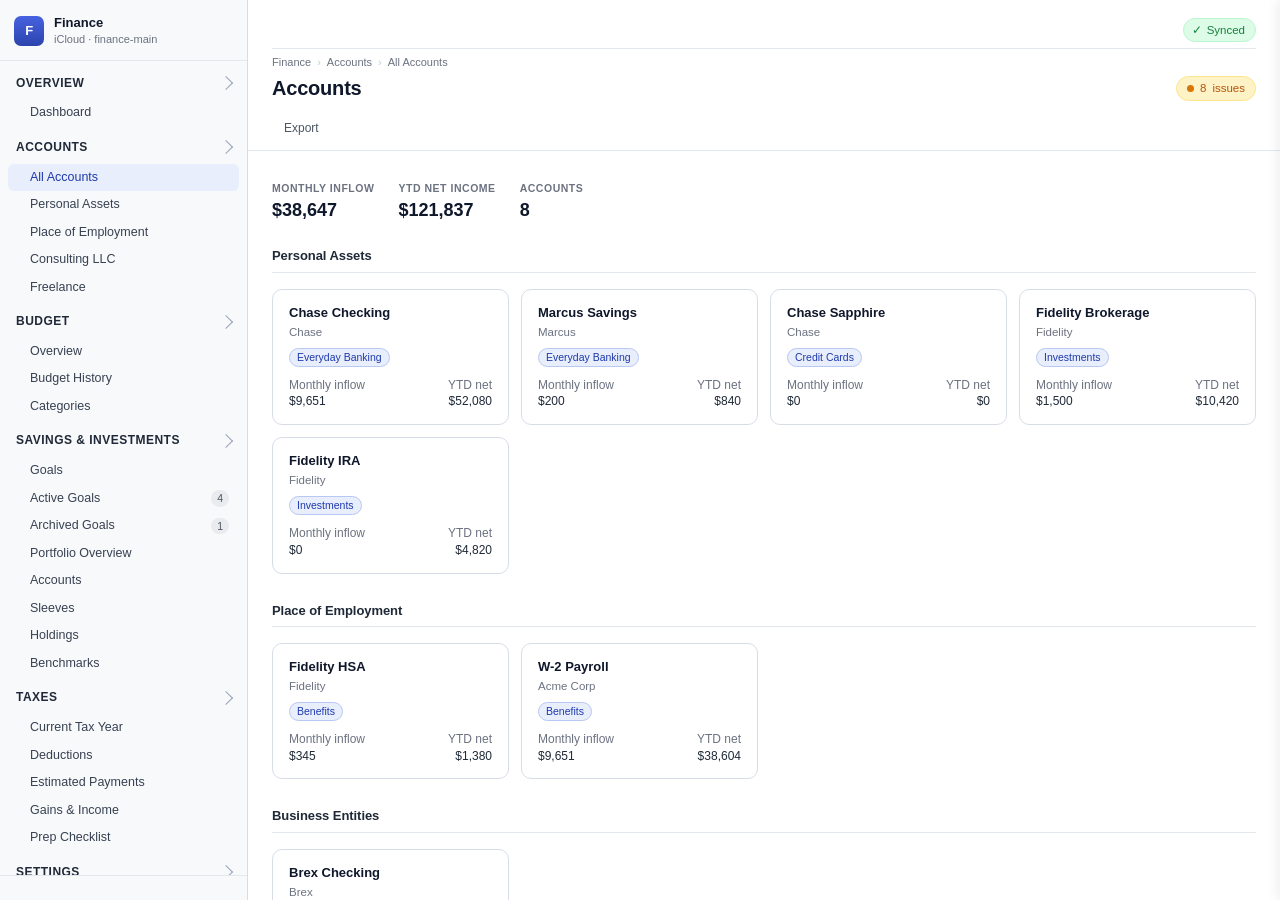
==== prototype/index.html @ bd7edb3b "Restructure repo to match workflow-overview conventions - Rename docs/ files to kebab-case: PRD.md →" ====
<!DOCTYPE html>
<html lang="en">
<head>
  <meta charset="UTF-8" />
  <meta name="viewport" content="width=device-width, initial-scale=1.0" />
  <title>Finance Workspace · Prototype</title>
  <link rel="stylesheet" href="styles.css" />
</head>
<body>
  <div class="app">
    <aside class="sidebar" id="sidebar">
      <header class="sidebar-head">
        <div class="workspace-id">
          <div class="ws-icon">F</div>
          <div>
            <div class="ws-name">Finance</div>
            <div class="ws-meta">iCloud · finance-main</div>
          </div>
        </div>
      </header>
      <nav class="sidebar-nav" id="sidebar-nav"></nav>
      <footer class="sidebar-foot"></footer>
    </aside>

    <main class="center" id="center">
      <header class="center-head">
        <div id="toolbar" class="toolbar">
          <div class="sync-pill" id="sync-pill" data-state="synced">
            <span class="sync-pill-icon"></span>
            <span class="sync-pill-label">Synced</span>
          </div>
        </div>
        <div class="breadcrumb" id="breadcrumb"></div>
        <div class="title-row">
          <h1 id="page-title">Overview</h1>
          <div class="status-cluster">
            <span class="status-chip status-warn" id="issue-status">
              <span class="dot dot-warn"></span> <span id="issue-count">8</span> issues
            </span>
          </div>
        </div>
        <div class="actions-row">
          <div class="local-actions" id="local-actions"></div>
        </div>
      </header>

      <div class="filter-bar" id="filter-bar"></div>

      <div class="content" id="content"></div>
    </main>
  </div>

  <div id="inspector-backdrop" class="inspector-backdrop"></div>

  <aside class="inspector" id="inspector" style="width:360px">
    <header class="inspector-head">
      <h2 id="inspector-title">Inspector</h2>
      <div class="inspector-sub" id="inspector-sub">Nothing selected</div>
    </header>
    <div class="inspector-body" id="inspector-body">
      <div class="empty-inspector">
        <div class="empty-glyph"></div>
        <p>Select a card, row, or item in the center panel to see source file lineage, metadata, and validation here.</p>
      </div>
    </div>
  </aside>

  <script src="data.js"></script>
  <script src="app.js"></script>
</body>
</html>
---- prototype/styles.css ----
/* =========================================================
   Finance Workspace · Prototype styles
   Desktop productivity tone. Neutral surfaces, single accent.
   ========================================================= */

:root {
  --bg: #eef2f7;
  --surface: #ffffff;
  --surface-2: #f8f9fb;
  --surface-3: #fbfcfe;
  --surface-sunken: #f3f5f9;
  --border: #d7dde7;
  --border-soft: #e3e8ef;
  --border-strong: #c4cdda;

  --ink-1: #0f172a;
  --ink-2: #1f2937;
  --ink-3: #374151;
  --ink-4: #4b5563;
  --muted: #6b7280;
  --muted-2: #94a3b8;

  --accent: #3651d3;
  --accent-soft: #e8eefc;
  --accent-border: #b9c8f2;
  --accent-ink: #1e3aab;

  --ok: #15803d;
  --ok-soft: #dcfce7;
  --warn: #b45309;
  --warn-soft: #fef3c7;
  --err: #b91c1c;
  --err-soft: #fee2e2;
  --info: #1e40af;
  --info-soft: #dbeafe;

  --pos: #15803d;
  --neg: #b91c1c;

  --radius-sm: 6px;
  --radius: 10px;
  --radius-lg: 14px;

  --shadow-sm: 0 1px 2px rgba(15, 23, 42, 0.04);
  --shadow: 0 1px 2px rgba(15, 23, 42, 0.04), 0 4px 12px rgba(15, 23, 42, 0.04);

  --row-h: 30px;
  --font-ui: 'Inter', -apple-system, BlinkMacSystemFont, 'SF Pro Text', 'Segoe UI', Roboto, sans-serif;
  --font-mono: ui-monospace, SFMono-Regular, 'SF Mono', Menlo, Consolas, monospace;
}

* { box-sizing: border-box; }

html, body {
  margin: 0;
  padding: 0;
  height: 100%;
  background: var(--bg);
  color: var(--ink-2);
  font-family: var(--font-ui);
  font-size: 13px;
  line-height: 1.4;
  -webkit-font-smoothing: antialiased;
  text-rendering: optimizeLegibility;
}

button {
  font-family: inherit;
  font-size: inherit;
  color: inherit;
  cursor: pointer;
}

h1, h2, h3, h4 { margin: 0; font-weight: 600; color: var(--ink-1); }

a { color: var(--accent); text-decoration: none; }

/* =========================================================
   App layout
   ========================================================= */

.app {
  display: grid;
  grid-template-columns: 248px minmax(0, 1fr);
  height: 100vh;
  min-width: 900px;
  background: var(--bg);
}

/* =========================================================
   Sidebar
   ========================================================= */

.sidebar {
  background: var(--surface-2);
  border-right: 1px solid var(--border);
  display: flex;
  flex-direction: column;
  min-height: 0;
}

.sidebar-head {
  padding: 14px 14px 12px;
  border-bottom: 1px solid var(--border-soft);
}

.workspace-id {
  display: flex;
  align-items: center;
  gap: 10px;
}

.ws-icon {
  width: 30px;
  height: 30px;
  border-radius: 7px;
  background: linear-gradient(180deg, #4762e0, #2c44ad);
  color: white;
  font-weight: 700;
  font-size: 13px;
  display: grid;
  place-items: center;
  letter-spacing: -0.02em;
}

.ws-name { font-weight: 600; color: var(--ink-1); font-size: 13px; }
.ws-meta { color: var(--muted); font-size: 11px; }

.sidebar-nav {
  flex: 1;
  overflow-y: auto;
  padding: 8px 8px 14px;
}

.nav-group { margin-bottom: 2px; }

.nav-group-head {
  display: flex;
  align-items: center;
  gap: 6px;
  padding: 6px 8px;
  color: var(--ink-2);
  font-size: 12px;
  font-weight: 600;
  cursor: pointer;
  user-select: none;
  border-radius: 6px;
  text-transform: uppercase;
  letter-spacing: 0.04em;
}

.nav-group-head:hover { background: rgba(15, 23, 42, 0.04); }

.nav-group-caret {
  width: 10px;
  height: 10px;
  border-right: 1.5px solid var(--muted-2);
  border-bottom: 1.5px solid var(--muted-2);
  transform: rotate(-45deg);
  transition: transform 0.12s ease;
  margin-left: auto;
}
.nav-group.collapsed .nav-group-caret { transform: rotate(-135deg); }

.nav-items { display: block; padding: 2px 0 4px; }
.nav-group.collapsed .nav-items { display: none; }

.nav-item {
  display: flex;
  align-items: center;
  padding: 5px 10px 5px 22px;
  border-radius: 6px;
  font-size: 12.5px;
  color: var(--ink-3);
  cursor: pointer;
  user-select: none;
  white-space: nowrap;
  overflow: hidden;
  text-overflow: ellipsis;
}
.nav-item:hover { background: rgba(15, 23, 42, 0.04); }

.nav-item.active {
  background: var(--accent-soft);
  color: var(--accent-ink);
  font-weight: 500;
}

.nav-item .badge {
  margin-left: auto;
  font-size: 10.5px;
  background: rgba(15, 23, 42, 0.06);
  color: var(--ink-4);
  padding: 1px 6px;
  border-radius: 999px;
}
.nav-item.active .badge { background: rgba(54, 81, 211, 0.15); color: var(--accent-ink); }

.sidebar-foot {
  padding: 10px 14px 14px;
  border-top: 1px solid var(--border-soft);
}

.sync-pill {
  display: inline-flex;
  align-items: center;
  gap: 6px;
  color: var(--muted);
  font-size: 11.5px;
}
.sync-pill .sep { color: var(--border-strong); }

/* =========================================================
   Center panel
   ========================================================= */

.center {
  display: flex;
  flex-direction: column;
  min-width: 0;
  background: var(--surface);
  overflow: hidden;
}

.center-head {
  padding: 14px 24px 8px;
  background: var(--surface);
  border-bottom: 1px solid var(--border-soft);
}

.breadcrumb {
  font-size: 11px;
  color: var(--muted);
  margin-bottom: 4px;
}
.breadcrumb .crumb { color: var(--muted); }
.breadcrumb .crumb-sep { margin: 0 6px; color: var(--border-strong); }

.title-row {
  display: flex;
  align-items: center;
  gap: 16px;
}
.title-row h1 {
  font-size: 20px;
  letter-spacing: -0.01em;
  flex: 0 1 auto;
}

.status-cluster {
  margin-left: auto;
  display: flex;
  gap: 8px;
}

.status-chip {
  display: inline-flex;
  align-items: center;
  gap: 6px;
  padding: 3px 10px;
  border-radius: 999px;
  font-size: 11.5px;
  font-weight: 500;
  border: 1px solid var(--border);
  background: var(--surface);
  color: var(--ink-3);
}
.status-ok { background: var(--ok-soft); color: var(--ok); border-color: #bbf7d0; }
.status-warn { background: var(--warn-soft); color: var(--warn); border-color: #fde68a; }
.status-err { background: var(--err-soft); color: var(--err); border-color: #fecaca; }
.status-info { background: var(--info-soft); color: var(--info); border-color: #bfdbfe; }

.dot { width: 7px; height: 7px; border-radius: 50%; display: inline-block; }
.dot-ok { background: #16a34a; }
.dot-warn { background: #d97706; }
.dot-err { background: #dc2626; }
.dot-info { background: #2563eb; }
.dot-muted { background: var(--muted-2); }

.actions-row {
  display: flex;
  align-items: center;
  gap: 8px;
  margin-top: 12px;
  min-height: 28px;
}

.local-actions { display: flex; gap: 6px; flex-wrap: wrap; }

.btn {
  display: inline-flex;
  align-items: center;
  gap: 6px;
  padding: 5px 11px;
  font-size: 12px;
  border-radius: 6px;
  border: 1px solid var(--border);
  background: var(--surface);
  color: var(--ink-2);
  cursor: pointer;
  transition: background 0.1s ease, border-color 0.1s ease;
}
.btn:hover { background: var(--surface-sunken); border-color: var(--border-strong); }
.btn.btn-primary {
  background: var(--accent);
  color: white;
  border-color: var(--accent);
}
.btn.btn-primary:hover { background: var(--accent-ink); border-color: var(--accent-ink); }
.btn.btn-ghost {
  background: transparent;
  border-color: transparent;
  color: var(--ink-4);
}
.btn.btn-ghost:hover { background: rgba(15, 23, 42, 0.05); color: var(--ink-2); }

.filter-bar {
  display: flex;
  align-items: center;
  gap: 8px;
  padding: 10px 24px;
  background: var(--surface-3);
  border-bottom: 1px solid var(--border-soft);
  flex-wrap: wrap;
}

.filter {
  display: inline-flex;
  align-items: center;
  gap: 6px;
  padding: 4px 10px 4px 12px;
  font-size: 12px;
  border-radius: 999px;
  border: 1px solid var(--border);
  background: var(--surface);
  color: var(--ink-3);
  cursor: pointer;
  user-select: none;
}
.filter:hover { border-color: var(--border-strong); background: var(--surface-2); }
.filter.is-active {
  background: var(--accent-soft);
  color: var(--accent-ink);
  border-color: var(--accent-border);
}
.filter .filter-label { color: var(--muted); }
.filter.is-active .filter-label { color: var(--accent-ink); opacity: 0.7; }
.filter .filter-value { font-weight: 500; }
.filter .filter-caret {
  width: 7px;
  height: 7px;
  border-right: 1.5px solid currentColor;
  border-bottom: 1.5px solid currentColor;
  opacity: 0.5;
  transform: rotate(45deg);
  margin-left: 2px;
}

.filter-spacer { flex: 1; }

.search-filter {
  display: inline-flex;
  align-items: center;
  border-radius: 999px;
  border: 1px solid var(--border);
  background: var(--surface);
  padding: 0 10px;
  height: 26px;
  min-width: 200px;
}
.search-filter input {
  border: none;
  outline: none;
  background: transparent;
  font: inherit;
  font-size: 12px;
  color: var(--ink-2);
  width: 100%;
}
.search-filter::before {
  content: '';
  width: 11px;
  height: 11px;
  margin-right: 6px;
  border: 1.5px solid var(--muted-2);
  border-radius: 50%;
  position: relative;
}

.content {
  flex: 1;
  overflow-y: auto;
  padding: 18px 24px 32px;
  background: var(--surface);
}

/* =========================================================
   KPI cards
   ========================================================= */

.kpi-grid {
  display: grid;
  grid-template-columns: repeat(4, minmax(0, 1fr));
  gap: 12px;
  margin-bottom: 18px;
}
.kpi-grid.cols-3 { grid-template-columns: repeat(3, minmax(0, 1fr)); }
.kpi-grid.cols-5 { grid-template-columns: repeat(5, minmax(0, 1fr)); }
.kpi-grid.cols-6 { grid-template-columns: repeat(6, minmax(0, 1fr)); }
.kpi-grid.cols-7 { grid-template-columns: repeat(7, minmax(0, 1fr)); }

.kpi-card {
  background: var(--surface-2);
  border: 1px solid var(--border);
  border-radius: var(--radius);
  padding: 12px 14px 14px;
  cursor: pointer;
  transition: border-color 0.1s ease, box-shadow 0.1s ease, background 0.1s ease;
  position: relative;
  min-width: 0;
}
.kpi-card:hover { border-color: var(--border-strong); }
.kpi-card.selected {
  border-color: var(--accent-border);
  background: var(--accent-soft);
  box-shadow: 0 0 0 1px var(--accent-border) inset;
}

.kpi-label {
  color: var(--muted);
  font-size: 11px;
  font-weight: 500;
  text-transform: uppercase;
  letter-spacing: 0.04em;
  display: flex;
  align-items: center;
  gap: 6px;
}

.kpi-value {
  font-size: 22px;
  font-weight: 600;
  color: var(--ink-1);
  letter-spacing: -0.01em;
  margin-top: 8px;
  font-variant-numeric: tabular-nums;
}
.kpi-value.smaller { font-size: 18px; }

.kpi-delta {
  display: inline-flex;
  align-items: center;
  gap: 4px;
  font-size: 11.5px;
  font-weight: 500;
  margin-top: 6px;
  font-variant-numeric: tabular-nums;
}
.kpi-delta.pos { color: var(--pos); }
.kpi-delta.neg { color: var(--neg); }
.kpi-delta.flat { color: var(--muted); }

.kpi-foot {
  margin-top: 6px;
  color: var(--muted);
  font-size: 11px;
}

/* =========================================================
   Cards / panels
   ========================================================= */

.panel {
  background: var(--surface);
  border: 1px solid var(--border);
  border-radius: var(--radius);
  margin-bottom: 16px;
  overflow: hidden;
}
.panel-head {
  padding: 10px 14px 9px;
  display: flex;
  align-items: center;
  gap: 10px;
  border-bottom: 1px solid var(--border-soft);
  background: var(--surface);
}
.panel-head h3 {
  font-size: 12.5px;
  font-weight: 600;
  color: var(--ink-1);
}
.panel-head .panel-sub {
  color: var(--muted);
  font-size: 11.5px;
}
.panel-head .panel-actions {
  margin-left: auto;
  display: flex;
  gap: 4px;
}
.panel-body { padding: 12px 14px 14px; }
.panel-body.flush { padding: 0; }

.row2 { display: grid; grid-template-columns: 1fr 1fr; gap: 14px; margin-bottom: 16px; }
.row3 { display: grid; grid-template-columns: 1fr 1fr 1fr; gap: 14px; margin-bottom: 16px; }
.row-2-1 { display: grid; grid-template-columns: 2fr 1fr; gap: 14px; margin-bottom: 16px; }
.row-1-2 { display: grid; grid-template-columns: 1fr 2fr; gap: 14px; margin-bottom: 16px; }

/* =========================================================
   Tables
   ========================================================= */

.tbl {
  width: 100%;
  border-collapse: separate;
  border-spacing: 0;
  font-size: 12.5px;
}
.tbl thead th {
  text-align: left;
  font-size: 10.5px;
  font-weight: 600;
  letter-spacing: 0.05em;
  text-transform: uppercase;
  color: var(--muted);
  padding: 8px 12px;
  border-bottom: 1px solid var(--border);
  background: var(--surface-3);
  position: sticky;
  top: 0;
  z-index: 1;
  white-space: nowrap;
}
.tbl tbody td {
  padding: 7px 12px;
  border-bottom: 1px solid var(--border-soft);
  color: var(--ink-2);
  vertical-align: middle;
}
.tbl tbody tr {
  cursor: pointer;
  transition: background 0.08s ease;
}
.tbl tbody tr:hover { background: var(--surface-sunken); }
.tbl tbody tr.selected { background: var(--accent-soft); }
.tbl tbody tr.selected td { color: var(--accent-ink); }
.tbl .num {
  text-align: right;
  font-variant-numeric: tabular-nums;
  white-space: nowrap;
}
.tbl .pos { color: var(--pos); }
.tbl .neg { color: var(--neg); }
.tbl .muted { color: var(--muted); }
.tbl .mono { font-family: var(--font-mono); font-size: 11.5px; }
.tbl .truncate { max-width: 260px; overflow: hidden; text-overflow: ellipsis; white-space: nowrap; }
.tbl .narrow { width: 1%; white-space: nowrap; }

.tbl tbody tr:last-child td { border-bottom: none; }

/* category bar inline */
.bar-inline {
  position: relative;
  height: 8px;
  background: var(--surface-sunken);
  border-radius: 4px;
  overflow: hidden;
  min-width: 80px;
}
.bar-inline > span {
  position: absolute;
  inset: 0 auto 0 0;
  background: var(--accent);
  border-radius: 4px;
}
.bar-inline.warn > span { background: #d97706; }
.bar-inline.err > span { background: #b91c1c; }
.bar-inline.ok > span { background: #16a34a; }

/* =========================================================
   Badges, tags, chips
   ========================================================= */

.tag {
  display: inline-flex;
  align-items: center;
  gap: 4px;
  font-size: 10.5px;
  padding: 1px 7px;
  border-radius: 4px;
  background: var(--surface-sunken);
  color: var(--ink-4);
  font-weight: 500;
  border: 1px solid var(--border-soft);
  white-space: nowrap;
}
.tag.tag-ok { background: var(--ok-soft); color: var(--ok); border-color: #bbf7d0; }
.tag.tag-warn { background: var(--warn-soft); color: var(--warn); border-color: #fde68a; }
.tag.tag-err { background: var(--err-soft); color: var(--err); border-color: #fecaca; }
.tag.tag-info { background: var(--info-soft); color: var(--info); border-color: #bfdbfe; }
.tag.tag-accent { background: var(--accent-soft); color: var(--accent-ink); border-color: var(--accent-border); }
.tag.tag-muted { background: transparent; color: var(--muted); border-color: var(--border); }

.sev-dot { width: 7px; height: 7px; border-radius: 50%; display: inline-block; margin-right: 6px; }
.sev-err { background: #dc2626; }
.sev-warn { background: #d97706; }
.sev-info { background: #2563eb; }

.path-chip {
  display: inline-flex;
  align-items: center;
  gap: 6px;
  font-family: var(--font-mono);
  font-size: 11px;
  background: var(--surface-sunken);
  border: 1px solid var(--border-soft);
  color: var(--ink-3);
  padding: 2px 6px;
  border-radius: 4px;
  white-space: nowrap;
  overflow: hidden;
  text-overflow: ellipsis;
  max-width: 100%;
}

.path-chip::before {
  content: '';
  width: 10px;
  height: 8px;
  background: var(--muted-2);
  -webkit-mask: linear-gradient(#000, #000);
          mask: linear-gradient(#000, #000);
  border-radius: 1px;
  flex-shrink: 0;
}

/* =========================================================
   Charts
   ========================================================= */

.chart-wrap {
  height: 200px;
  width: 100%;
  position: relative;
}
.chart-wrap.tall { height: 230px; }
.chart-wrap.short { height: 140px; }
.chart-wrap svg { width: 100%; height: 100%; display: block; }

.chart-axis-label {
  font-size: 10px;
  fill: var(--muted);
  font-family: var(--font-ui);
}

.chart-grid line { stroke: var(--border-soft); stroke-width: 1; }
.chart-axis line { stroke: var(--border); stroke-width: 1; }

.legend {
  display: flex;
  gap: 14px;
  font-size: 11.5px;
  color: var(--muted);
  margin-top: 6px;
  flex-wrap: wrap;
}
.legend-item { display: inline-flex; align-items: center; gap: 6px; }
.legend-swatch { width: 10px; height: 10px; border-radius: 2px; }

/* =========================================================
   Inspector
   ========================================================= */

.inspector {
  position: fixed;
  top: 0;
  right: 0;
  height: 100vh;
  background: var(--surface-2);
  border-left: 1px solid var(--border);
  display: flex;
  flex-direction: column;
  transform: translateX(100%);
  transition: transform 0.22s ease;
  z-index: 100;
  box-shadow: -2px 0 12px rgba(15, 23, 42, 0.08);
}
.inspector.inspector-open {
  transform: translateX(0);
}

.inspector-head {
  padding: 14px 16px 10px;
  border-bottom: 1px solid var(--border-soft);
}
.inspector-head h2 {
  font-size: 14px;
  font-weight: 600;
  color: var(--ink-1);
  letter-spacing: -0.005em;
}
.inspector-sub {
  font-size: 11.5px;
  color: var(--muted);
  margin-top: 2px;
}

.inspector-body {
  flex: 1;
  overflow-y: auto;
  padding: 14px 16px 24px;
}

.insp-section { margin-bottom: 18px; }
.insp-section:last-child { margin-bottom: 0; }

.insp-label {
  font-size: 10px;
  font-weight: 600;
  text-transform: uppercase;
  letter-spacing: 0.06em;
  color: var(--muted);
  margin-bottom: 6px;
}

.insp-value {
  font-size: 13px;
  color: var(--ink-1);
  font-variant-numeric: tabular-nums;
}
.insp-value.big {
  font-size: 22px;
  font-weight: 600;
  letter-spacing: -0.01em;
}

.insp-row {
  display: flex;
  justify-content: space-between;
  font-size: 12px;
  padding: 4px 0;
  color: var(--ink-3);
  border-bottom: 1px dashed var(--border-soft);
}
.insp-row:last-child { border-bottom: none; }
.insp-row .k { color: var(--muted); }
.insp-row .v { color: var(--ink-2); font-variant-numeric: tabular-nums; max-width: 60%; text-align: right; }

.insp-block {
  background: var(--surface);
  border: 1px solid var(--border-soft);
  border-radius: 8px;
  padding: 10px 12px;
}
.insp-block + .insp-block { margin-top: 8px; }

.insp-pre {
  font-family: var(--font-mono);
  font-size: 11px;
  background: var(--surface);
  border: 1px solid var(--border-soft);
  border-radius: 6px;
  padding: 10px 12px;
  color: var(--ink-2);
  white-space: pre-wrap;
  word-break: break-word;
}

.empty-inspector {
  text-align: center;
  color: var(--muted);
  padding: 40px 12px;
}
.empty-inspector p { font-size: 12px; line-height: 1.55; }
.empty-glyph {
  width: 28px;
  height: 36px;
  margin: 0 auto 12px;
  border: 1.5px dashed var(--border-strong);
  border-radius: 4px;
  position: relative;
  background: var(--surface);
}
.empty-glyph::after {
  content: '';
  position: absolute;
  top: 8px; left: 6px; right: 6px;
  height: 1.5px;
  background: var(--border-strong);
  box-shadow: 0 6px 0 var(--border-strong), 0 12px 0 var(--border-strong);
}

.derived-tag, .imported-tag, .repaired-tag {
  display: inline-flex;
  align-items: center;
  gap: 4px;
  font-size: 10px;
  font-weight: 500;
  padding: 1px 6px;
  border-radius: 4px;
  text-transform: uppercase;
  letter-spacing: 0.04em;
}
.imported-tag { background: #eef2ff; color: #4338ca; }
.derived-tag { background: #f0fdf4; color: #15803d; }
.repaired-tag { background: #fef3c7; color: #b45309; }

/* =========================================================
   Notes (markdown preview)
   ========================================================= */

.note-list {
  display: flex;
  flex-direction: column;
  border: 1px solid var(--border);
  border-radius: var(--radius);
  overflow: hidden;
}

.note-list .note-row {
  padding: 10px 12px;
  border-bottom: 1px solid var(--border-soft);
  cursor: pointer;
  background: var(--surface);
}
.note-list .note-row:last-child { border-bottom: none; }
.note-list .note-row:hover { background: var(--surface-sunken); }
.note-list .note-row.selected { background: var(--accent-soft); }

.note-title { font-weight: 600; color: var(--ink-1); font-size: 13px; }
.note-meta { color: var(--muted); font-size: 11px; margin-top: 2px; display: flex; gap: 8px; flex-wrap: wrap; }

.md-preview {
  font-size: 13px;
  color: var(--ink-2);
  line-height: 1.65;
  padding: 18px 20px;
  background: var(--surface);
  border: 1px solid var(--border);
  border-radius: var(--radius);
  max-height: 580px;
  overflow-y: auto;
}
.md-preview h1 { font-size: 20px; margin: 0 0 12px; letter-spacing: -0.01em; }
.md-preview h2 { font-size: 15px; margin: 18px 0 8px; color: var(--ink-1); border-bottom: 1px solid var(--border-soft); padding-bottom: 4px; }
.md-preview h3 { font-size: 13.5px; margin: 14px 0 6px; color: var(--ink-1); }
.md-preview p { margin: 0 0 8px; }
.md-preview ul, .md-preview ol { padding-left: 20px; margin: 0 0 8px; }
.md-preview li { margin-bottom: 2px; }
.md-preview code {
  font-family: var(--font-mono);
  font-size: 11.5px;
  background: var(--surface-sunken);
  border: 1px solid var(--border-soft);
  border-radius: 3px;
  padding: 1px 4px;
}
.md-preview hr { border: none; border-top: 1px solid var(--border-soft); margin: 14px 0; }
.md-preview blockquote {
  border-left: 3px solid var(--accent-border);
  background: var(--accent-soft);
  margin: 8px 0;
  padding: 6px 12px;
  color: var(--accent-ink);
  font-size: 12.5px;
  border-radius: 0 6px 6px 0;
}
.md-preview .frontmatter-block {
  font-family: var(--font-mono);
  font-size: 11px;
  background: var(--surface-sunken);
  border: 1px solid var(--border-soft);
  border-radius: 6px;
  padding: 10px 12px;
  color: var(--ink-3);
  white-space: pre-wrap;
  margin-bottom: 14px;
}

/* =========================================================
   Goal cards
   ========================================================= */

.goal-grid {
  display: grid;
  grid-template-columns: repeat(2, minmax(0, 1fr));
  gap: 12px;
}

.goal-card {
  border: 1px solid var(--border);
  background: var(--surface);
  border-radius: var(--radius);
  padding: 14px 16px 16px;
  cursor: pointer;
  position: relative;
  transition: border-color 0.1s ease;
}
.goal-card:hover { border-color: var(--border-strong); }
.goal-card.selected { border-color: var(--accent-border); box-shadow: 0 0 0 1px var(--accent-border) inset; background: var(--accent-soft); }
.goal-card.selected .goal-name { color: var(--accent-ink); }

.goal-card .goal-name {
  font-weight: 600;
  color: var(--ink-1);
  font-size: 13.5px;
  display: flex;
  align-items: center;
  gap: 8px;
  margin-bottom: 4px;
}
.goal-meta { color: var(--muted); font-size: 11.5px; margin-bottom: 12px; }
.goal-target {
  display: flex;
  align-items: baseline;
  gap: 10px;
  margin-bottom: 8px;
}
.goal-target .balance {
  font-size: 18px;
  font-weight: 600;
  color: var(--ink-1);
  letter-spacing: -0.01em;
  font-variant-numeric: tabular-nums;
}
.goal-target .of {
  color: var(--muted);
  font-size: 12px;
  font-variant-numeric: tabular-nums;
}
.goal-progress {
  position: relative;
  height: 8px;
  background: var(--surface-sunken);
  border-radius: 4px;
  overflow: hidden;
  margin-bottom: 8px;
}
.goal-progress > span {
  display: block;
  height: 100%;
  background: linear-gradient(90deg, #4762e0, #3651d3);
}

.goal-foot {
  display: flex;
  justify-content: space-between;
  color: var(--muted);
  font-size: 11.5px;
  margin-top: 8px;
}
.goal-foot .pct { color: var(--ink-2); font-weight: 500; }

/* =========================================================
   Issue list
   ========================================================= */

.issue-group { margin-bottom: 18px; }
.issue-group-head {
  display: flex;
  align-items: center;
  gap: 8px;
  font-size: 11px;
  font-weight: 600;
  text-transform: uppercase;
  letter-spacing: 0.05em;
  color: var(--muted);
  margin-bottom: 8px;
}
.issue-group-head .count {
  background: var(--surface-sunken);
  border: 1px solid var(--border-soft);
  color: var(--ink-3);
  padding: 1px 6px;
  border-radius: 999px;
  font-size: 10.5px;
}

.issue-row {
  display: grid;
  grid-template-columns: 18px 1fr auto auto auto;
  gap: 12px;
  align-items: center;
  padding: 9px 12px;
  background: var(--surface);
  border: 1px solid var(--border-soft);
  border-radius: 8px;
  margin-bottom: 6px;
  cursor: pointer;
  font-size: 12.5px;
}
.issue-row:hover { border-color: var(--border-strong); }
.issue-row.selected { background: var(--accent-soft); border-color: var(--accent-border); }
.issue-row .issue-title { font-weight: 500; color: var(--ink-1); }
.issue-row .issue-msg { color: var(--muted); font-size: 11.5px; margin-top: 1px; }
.issue-row .issue-file { font-family: var(--font-mono); font-size: 11px; color: var(--ink-4); }

/* =========================================================
   Sleeve / allocation visuals
   ========================================================= */

.alloc-list { display: flex; flex-direction: column; gap: 8px; }
.alloc-row { display: grid; grid-template-columns: 110px 1fr 60px 60px; gap: 10px; align-items: center; font-size: 12px; }
.alloc-row .alloc-name { color: var(--ink-2); }
.alloc-row .alloc-bar {
  height: 10px; background: var(--surface-sunken); border-radius: 4px; position: relative; overflow: hidden;
}
.alloc-row .alloc-bar .actual { position: absolute; left: 0; top: 0; bottom: 0; background: var(--accent); }
.alloc-row .alloc-bar .target {
  position: absolute; top: -2px; bottom: -2px; width: 2px; background: var(--ink-3);
}
.alloc-row .alloc-num { font-variant-numeric: tabular-nums; text-align: right; color: var(--ink-2); }
.alloc-row .alloc-num.muted { color: var(--muted); }
.alloc-row .alloc-num.warn { color: var(--warn); }
.alloc-row .alloc-num.err { color: var(--err); }

/* =========================================================
   Checklist
   ========================================================= */

.checklist { list-style: none; padding: 0; margin: 0; }
.checklist li {
  display: flex;
  align-items: flex-start;
  gap: 8px;
  padding: 7px 0;
  border-bottom: 1px dashed var(--border-soft);
  font-size: 12.5px;
  color: var(--ink-2);
}
.checklist li:last-child { border-bottom: none; }
.checkbox {
  width: 13px;
  height: 13px;
  border-radius: 3px;
  border: 1.5px solid var(--border-strong);
  background: var(--surface);
  margin-top: 2px;
  flex-shrink: 0;
  position: relative;
}
.checkbox.done {
  background: var(--accent);
  border-color: var(--accent);
}
.checkbox.done::after {
  content: '';
  position: absolute;
  left: 3px; top: 0px;
  width: 4px; height: 8px;
  border-right: 1.5px solid white;
  border-bottom: 1.5px solid white;
  transform: rotate(45deg);
}
.checklist .ci-meta {
  margin-left: auto;
  color: var(--muted);
  font-size: 11px;
  white-space: nowrap;
}

/* =========================================================
   Misc
   ========================================================= */

.diff-add { color: var(--ok); }
.diff-del { color: var(--err); }

.pre-block {
  background: var(--surface-sunken);
  border: 1px solid var(--border-soft);
  border-radius: 6px;
  padding: 10px 12px;
  font-family: var(--font-mono);
  font-size: 11px;
  color: var(--ink-2);
  white-space: pre-wrap;
  word-break: break-word;
  line-height: 1.55;
}
.pre-block .add { background: rgba(22, 163, 74, 0.12); display: block; padding: 0 2px; }
.pre-block .del { background: rgba(220, 38, 38, 0.12); display: block; padding: 0 2px; text-decoration: line-through; }

.entity-strip {
  display: flex;
  gap: 8px;
  margin-bottom: 14px;
  flex-wrap: wrap;
}
.entity-pill {
  display: inline-flex;
  align-items: center;
  gap: 8px;
  padding: 6px 12px;
  border-radius: 8px;
  border: 1px solid var(--border);
  background: var(--surface);
  cursor: pointer;
  font-size: 12px;
}
.entity-pill:hover { border-color: var(--border-strong); }
.entity-pill.active { background: var(--accent-soft); border-color: var(--accent-border); color: var(--accent-ink); font-weight: 500; }
.entity-pill .dot-muted { background: var(--muted-2); }

.section-title {
  font-size: 12px;
  font-weight: 600;
  color: var(--ink-1);
  text-transform: uppercase;
  letter-spacing: 0.05em;
  margin: 4px 0 8px;
}

.value-pos { color: var(--pos); }
.value-neg { color: var(--neg); }

.scroll-shadow { box-shadow: 0 1px 0 var(--border-soft) inset; }

/* =========================================================
   Inspector backdrop (T007)
   ========================================================= */

.inspector-backdrop {
  display: none;
  position: fixed;
  inset: 0;
  background: rgba(15, 23, 42, 0.18);
  z-index: 99;
}

/* =========================================================
   Toolbar (T008 / T021)
   ========================================================= */

.toolbar {
  display: flex;
  align-items: center;
  justify-content: flex-end;
  padding: 4px 0 6px;
  border-bottom: 1px solid var(--border-soft);
  margin-bottom: 6px;
}

.sync-pill {
  display: inline-flex;
  align-items: center;
  gap: 5px;
  padding: 3px 10px 3px 8px;
  border-radius: 999px;
  font-size: 11.5px;
  font-weight: 500;
  border: 1px solid transparent;
  cursor: default;
}

.sync-pill[data-state="synced"] {
  background: var(--ok-soft);
  color: var(--ok);
  border-color: #bbf7d0;
}
.sync-pill[data-state="synced"] .sync-pill-icon::before { content: '✓'; }

.sync-pill[data-state="syncing"] {
  background: var(--info-soft);
  color: var(--info);
  border-color: #bfdbfe;
  animation: pill-pulse 1.4s ease-in-out infinite;
}
.sync-pill[data-state="syncing"] .sync-pill-icon::before { content: '↻'; }

.sync-pill[data-state="stale"] {
  background: var(--warn-soft);
  color: var(--warn);
  border-color: #fde68a;
}
.sync-pill[data-state="stale"] .sync-pill-icon::before { content: '⏱'; }

.sync-pill[data-state="error"] {
  background: var(--err-soft);
  color: var(--err);
  border-color: #fecaca;
}
.sync-pill[data-state="error"] .sync-pill-icon::before { content: '✕'; }

@keyframes pill-pulse {
  0%, 100% { opacity: 1; }
  50% { opacity: 0.6; }
}

/* =========================================================
   Per-file sync badges (T024)
   ========================================================= */

.sync-badge {
  display: inline-block;
  width: 6px;
  height: 6px;
  border-radius: 50%;
  margin-left: 4px;
  vertical-align: middle;
}
.sync-badge--available  { background: #16a34a; }
.sync-badge--syncing    { background: #1e40af; }
.sync-badge--missing    { background: #b45309; }
.sync-badge--conflict   { background: #b91c1c; }

/* =========================================================
   Issue severity rows and badges (T027)
   ========================================================= */

.issue-row--error   { border-left: 3px solid var(--err);  }
.issue-row--warning { border-left: 3px solid var(--warn); }
.issue-row--info    { border-left: 3px solid var(--info); }

.issue-badge--repairable {
  display: inline-flex; align-items: center; gap: 3px;
  padding: 1px 7px; border-radius: 999px;
  font-size: 10.5px; font-weight: 500;
  background: var(--ok-soft); color: var(--ok); border: 1px solid #bbf7d0;
}
.issue-badge--manual {
  display: inline-flex; align-items: center; gap: 3px;
  padding: 1px 7px; border-radius: 999px;
  font-size: 10.5px; font-weight: 500;
  background: var(--surface-sunken); color: var(--muted); border: 1px solid var(--border);
}

/* =========================================================
   Onboarding card grid (T020)
   ========================================================= */

.onboarding-grid {
  display: grid;
  grid-template-columns: repeat(2, 1fr);
  gap: 14px;
  padding: 4px 0;
}

.onboarding-card {
  background: var(--surface);
  border: 1px solid var(--border);
  border-radius: var(--radius);
  padding: 16px 18px;
  border-left-width: 4px;
}
.onboarding-card--ok      { border-left-color: var(--ok); }
.onboarding-card--warn    { border-left-color: var(--warn); }
.onboarding-card--err     { border-left-color: var(--err); }
.onboarding-card--neutral { border-left-color: var(--border-strong); }

.onboarding-card .state-icon {
  font-size: 24px;
  margin-bottom: 8px;
  display: block;
}
.onboarding-card .state-label {
  font-size: 13px;
  font-weight: 600;
  color: var(--ink-1);
  margin-bottom: 4px;
}
.onboarding-card .state-desc {
  font-size: 12px;
  color: var(--ink-4);
  line-height: 1.5;
  margin-bottom: 10px;
}
.onboarding-card .state-action {
  margin-top: auto;
}

/* =========================================================
   Heat map table (T038 / T044)
   ========================================================= */

.heat-map-table {
  width: 100%;
  border-collapse: collapse;
  font-size: 12px;
  font-variant-numeric: tabular-nums;
}
.heat-map-table th {
  text-align: center;
  font-weight: 600;
  font-size: 11px;
  text-transform: uppercase;
  letter-spacing: 0.04em;
  color: var(--muted);
  padding: 6px 8px;
  border-bottom: 1px solid var(--border);
}
.heat-map-table th:first-child { text-align: left; min-width: 120px; }
.heat-map-table td {
  text-align: right;
  padding: 6px 8px;
  border-bottom: 1px solid var(--border-soft);
  min-width: 52px;
}
.heat-map-table td:first-child { text-align: left; font-weight: 500; }
.heat-map-table td.pos { background: #dcfce7; color: var(--ok); }
.heat-map-table td.neg { background: #fee2e2; color: var(--err); }
.heat-map-table .sp500-row td { border-top: 2px solid var(--border); font-weight: 600; }
.heat-map-table .sp500-row td.pos { background: #bbf7d0; }
.heat-map-table .sp500-row td.neg { background: #fecaca; }

/* =========================================================
   Accounts card grid (T041)
   ========================================================= */

.accounts-aggregate {
  display: flex;
  gap: 24px;
  padding: 12px 0 16px;
}
.accounts-aggregate .agg-item {
  display: flex;
  flex-direction: column;
  gap: 2px;
}
.accounts-aggregate .agg-label {
  font-size: 10.5px;
  font-weight: 600;
  text-transform: uppercase;
  letter-spacing: 0.05em;
  color: var(--muted);
}
.accounts-aggregate .agg-value {
  font-size: 18px;
  font-weight: 600;
  color: var(--ink-1);
  font-variant-numeric: tabular-nums;
}

.accounts-grid {
  display: grid;
  grid-template-columns: repeat(auto-fill, minmax(220px, 1fr));
  gap: 12px;
  padding: 4px 0;
}

.account-card {
  background: var(--surface);
  border: 1px solid var(--border);
  border-radius: var(--radius);
  padding: 14px 16px;
  cursor: pointer;
  transition: border-color 0.12s;
}
.account-card:hover { border-color: var(--accent-border); }
.account-card.selected { border-color: var(--accent); background: var(--accent-soft); }

.account-card .ac-name {
  font-size: 13px;
  font-weight: 600;
  color: var(--ink-1);
  margin-bottom: 2px;
}
.account-card .ac-inst {
  font-size: 11.5px;
  color: var(--muted);
  margin-bottom: 8px;
}
.account-card .ac-group {
  display: inline-flex;
  align-items: center;
  padding: 1px 7px;
  border-radius: 999px;
  font-size: 10.5px;
  font-weight: 500;
  background: var(--accent-soft);
  color: var(--accent-ink);
  border: 1px solid var(--accent-border);
  margin-bottom: 10px;
}
.account-card .ac-metrics {
  display: flex;
  justify-content: space-between;
  font-size: 12px;
}
.account-card .ac-metric-label { color: var(--muted); }
.account-card .ac-metric-value { font-variant-numeric: tabular-nums; font-weight: 500; }

/* =========================================================
   Deductions list (T039)
   ========================================================= */

.deduction-group {
  margin-bottom: 20px;
}
.deduction-group-head {
  display: flex;
  align-items: center;
  gap: 8px;
  padding: 8px 0 6px;
  border-bottom: 1px solid var(--border);
  margin-bottom: 2px;
}
.deduction-group-head .dg-title {
  font-size: 12px;
  font-weight: 600;
  text-transform: uppercase;
  letter-spacing: 0.05em;
  color: var(--ink-2);
}
.deduction-group-head .dg-total {
  margin-left: auto;
  font-size: 12px;
  font-weight: 600;
  font-variant-numeric: tabular-nums;
}

/* =========================================================
   Indexing progress (T025)
   ========================================================= */

.indexing-view {
  max-width: 560px;
  margin: 32px auto;
  text-align: center;
}
.indexing-view h2 { margin-bottom: 8px; }
.indexing-progress-bar {
  height: 8px;
  background: var(--border);
  border-radius: 999px;
  overflow: hidden;
  margin: 14px 0 8px;
}
.indexing-progress-bar-fill {
  height: 100%;
  background: var(--accent);
  border-radius: 999px;
  transition: width 0.4s ease;
}

/* scrollbars subdued */
::-webkit-scrollbar { width: 10px; height: 10px; }
::-webkit-scrollbar-thumb { background: rgba(15, 23, 42, 0.14); border-radius: 5px; border: 2px solid var(--bg); }
::-webkit-scrollbar-thumb:hover { background: rgba(15, 23, 42, 0.22); }
::-webkit-scrollbar-track { background: transparent; }

.accounts-group-title {
  font-size: 13px;
  font-weight: 600;
  color: var(--ink-2);
  margin-top: 24px;
  margin-bottom: 12px;
  border-bottom: 1px solid var(--border-soft);
  padding-bottom: 6px;
  letter-spacing: -0.005em;
}
.accounts-group-title:first-of-type {
  margin-top: 8px;
}
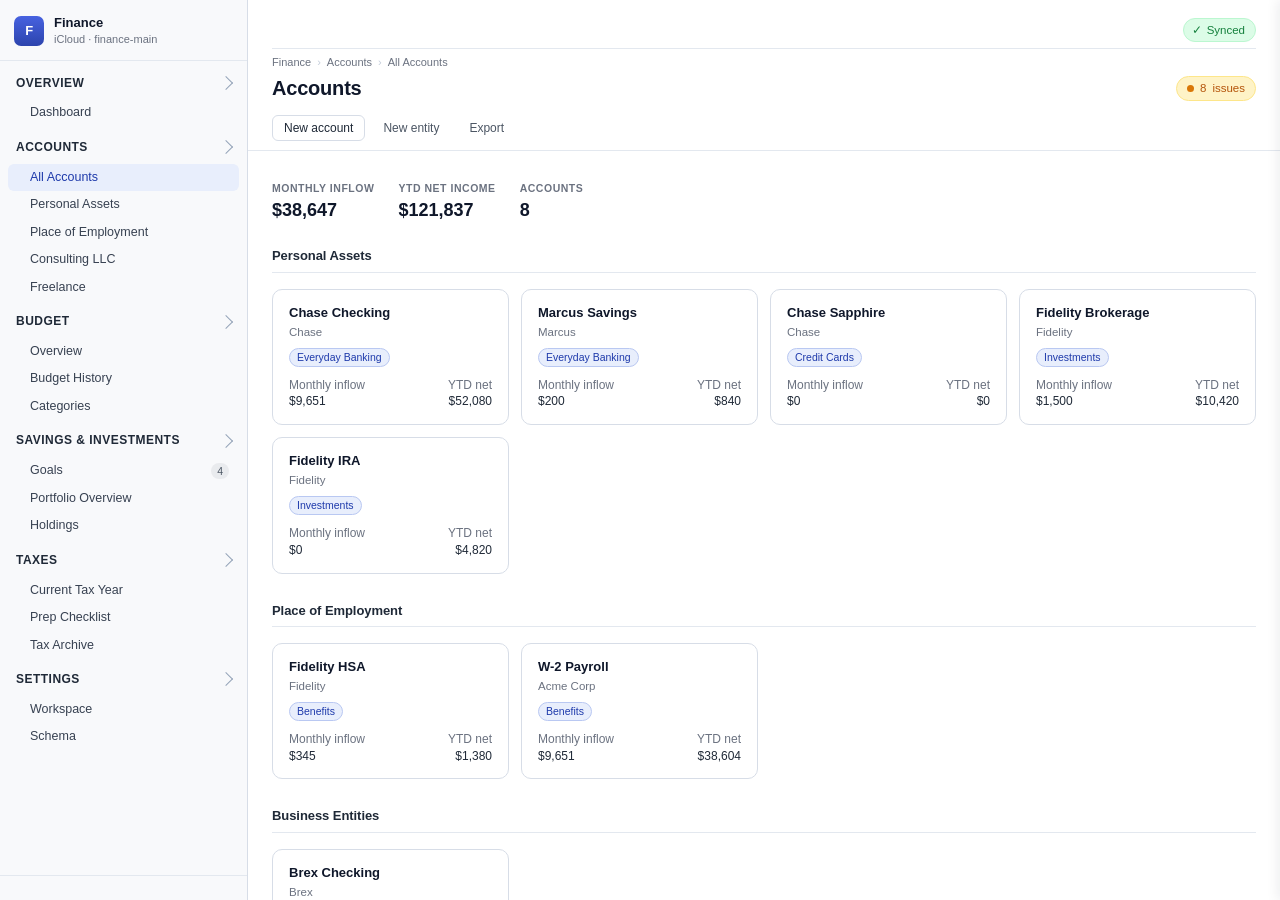
==== commit 162cd92c: "feat(prototype): make all primary user flows interactive with localStorage persistence Round 5 funct" ====
--- a/prototype/index.html
+++ b/prototype/index.html
@@ -66,6 +66,7 @@
   </aside>
 
   <script src="data.js"></script>
+  <script src="store.js"></script>
   <script src="app.js"></script>
 </body>
 </html>
--- a/prototype/styles.css
+++ b/prototype/styles.css
@@ -1453,3 +1453,200 @@
 .accounts-group-title:first-of-type {
   margin-top: 8px;
 }
+
+/* =========================================================
+   Round 4: holdings view toggle + full-width prep checklist
+   ========================================================= */
+.view-toggle {
+  display: inline-flex;
+  border: 1px solid var(--border-strong);
+  border-radius: 6px;
+  overflow: hidden;
+  margin-right: 8px;
+}
+.view-toggle-btn {
+  appearance: none;
+  border: none;
+  background: var(--surface);
+  color: var(--muted);
+  font: inherit;
+  font-size: 11.5px;
+  padding: 4px 10px;
+  cursor: pointer;
+  transition: background 0.1s ease, color 0.1s ease;
+}
+.view-toggle-btn + .view-toggle-btn { border-left: 1px solid var(--border-strong); }
+.view-toggle-btn:hover { background: var(--surface-sunken); color: var(--ink-2); }
+.view-toggle-btn.active {
+  background: var(--accent-soft);
+  color: var(--accent-ink);
+  font-weight: 600;
+}
+
+.checklist-page { max-width: none; }
+.checklist-page .checklist-intro {
+  margin: 0 0 14px;
+  color: var(--muted);
+  font-size: 12.5px;
+  line-height: 1.55;
+  max-width: 720px;
+}
+.checklist.checklist-edu li { padding: 12px 0; }
+.checklist.checklist-edu .ci-body { flex: 1; min-width: 0; }
+.checklist.checklist-edu .ci-label { font-weight: 600; }
+.checklist.checklist-edu .ci-note {
+  font-size: 11px;
+  color: var(--muted);
+  margin-top: 2px;
+}
+.checklist.checklist-edu .ci-edu {
+  font-size: 12px;
+  color: var(--ink-2);
+  line-height: 1.5;
+  margin-top: 6px;
+  padding: 8px 10px;
+  background: var(--accent-soft);
+  border-left: 2px solid var(--accent-border);
+  border-radius: 0 6px 6px 0;
+  max-width: 760px;
+}
+
+/* =========================================================
+   r5 · Interactive layer — modals, toasts, menus, forms
+   ========================================================= */
+
+.btn.btn-danger {
+  background: var(--err);
+  color: #fff;
+  border-color: var(--err);
+}
+.btn.btn-danger:hover { background: #991b1b; border-color: #991b1b; }
+
+/* ----- Modal ----- */
+.modal-overlay {
+  position: fixed;
+  inset: 0;
+  background: rgba(15, 23, 42, 0.34);
+  display: flex;
+  align-items: flex-start;
+  justify-content: center;
+  padding: 64px 16px 16px;
+  z-index: 200;
+  overflow-y: auto;
+  animation: overlay-in 0.12s ease;
+}
+@keyframes overlay-in { from { opacity: 0; } to { opacity: 1; } }
+
+.modal {
+  width: 100%;
+  max-width: 440px;
+  background: var(--surface);
+  border: 1px solid var(--border);
+  border-radius: var(--radius-lg);
+  box-shadow: 0 12px 40px rgba(15, 23, 42, 0.22);
+  display: flex;
+  flex-direction: column;
+  animation: modal-in 0.14s ease;
+}
+@keyframes modal-in { from { transform: translateY(-8px); opacity: 0; } to { transform: translateY(0); opacity: 1; } }
+
+.modal-head {
+  padding: 16px 18px 10px;
+  border-bottom: 1px solid var(--border-soft);
+}
+.modal-head h2 { font-size: 15px; }
+.modal-sub { font-size: 12px; color: var(--muted); margin-top: 4px; line-height: 1.4; }
+
+.modal-body { padding: 14px 18px; display: flex; flex-direction: column; gap: 12px; max-height: 62vh; overflow-y: auto; }
+
+.modal-field { display: flex; flex-direction: column; gap: 5px; }
+.modal-field label, .modal-field-label { font-size: 11.5px; font-weight: 600; color: var(--ink-3); }
+.modal-field input,
+.modal-field select,
+.modal-field textarea {
+  font: inherit;
+  font-size: 12.5px;
+  padding: 7px 9px;
+  border: 1px solid var(--border);
+  border-radius: var(--radius-sm);
+  background: var(--surface);
+  color: var(--ink-1);
+  width: 100%;
+}
+.modal-field input:focus,
+.modal-field select:focus,
+.modal-field textarea:focus {
+  outline: none;
+  border-color: var(--accent);
+  box-shadow: 0 0 0 3px var(--accent-soft);
+}
+.modal-field input.field-error,
+.modal-field select.field-error { border-color: var(--err); box-shadow: 0 0 0 3px var(--err-soft); }
+.modal-hint { font-size: 11px; color: var(--muted); line-height: 1.4; }
+
+.modal-import-file { display: flex; flex-direction: column; gap: 6px; padding-bottom: 4px; border-bottom: 1px dashed var(--border-soft); }
+.modal-file { font-size: 12px; }
+.modal-or { font-size: 11px; color: var(--muted-2); text-transform: uppercase; letter-spacing: 0.06em; text-align: center; margin-top: 6px; }
+
+.modal-foot {
+  padding: 12px 18px;
+  border-top: 1px solid var(--border-soft);
+  display: flex;
+  justify-content: flex-end;
+  gap: 8px;
+}
+
+/* ----- Dropdown menu (filter bar) ----- */
+.proto-menu {
+  position: absolute;
+  z-index: 210;
+  min-width: 160px;
+  background: var(--surface);
+  border: 1px solid var(--border);
+  border-radius: var(--radius-sm);
+  box-shadow: 0 8px 24px rgba(15, 23, 42, 0.16);
+  padding: 4px;
+  animation: modal-in 0.1s ease;
+}
+.proto-menu-item {
+  padding: 6px 10px;
+  font-size: 12px;
+  border-radius: 4px;
+  cursor: pointer;
+  color: var(--ink-2);
+}
+.proto-menu-item:hover { background: var(--surface-sunken); }
+.proto-menu-item.active { color: var(--accent-ink); font-weight: 600; background: var(--accent-soft); }
+
+/* ----- Toasts ----- */
+.toast-host {
+  position: fixed;
+  bottom: 18px;
+  right: 18px;
+  z-index: 300;
+  display: flex;
+  flex-direction: column;
+  gap: 8px;
+  align-items: flex-end;
+}
+.toast {
+  display: flex;
+  align-items: center;
+  gap: 8px;
+  padding: 9px 13px;
+  font-size: 12.5px;
+  color: var(--ink-1);
+  background: var(--surface);
+  border: 1px solid var(--border);
+  border-radius: var(--radius);
+  box-shadow: 0 6px 20px rgba(15, 23, 42, 0.16);
+  opacity: 0;
+  transform: translateY(8px);
+  transition: opacity 0.22s ease, transform 0.22s ease;
+  max-width: 340px;
+}
+.toast.show { opacity: 1; transform: translateY(0); }
+.toast-dot { width: 8px; height: 8px; border-radius: 50%; flex-shrink: 0; background: var(--accent); }
+.toast-ok .toast-dot { background: var(--ok); }
+.toast-warn .toast-dot { background: var(--warn); }
+.toast-info .toast-dot { background: var(--accent); }
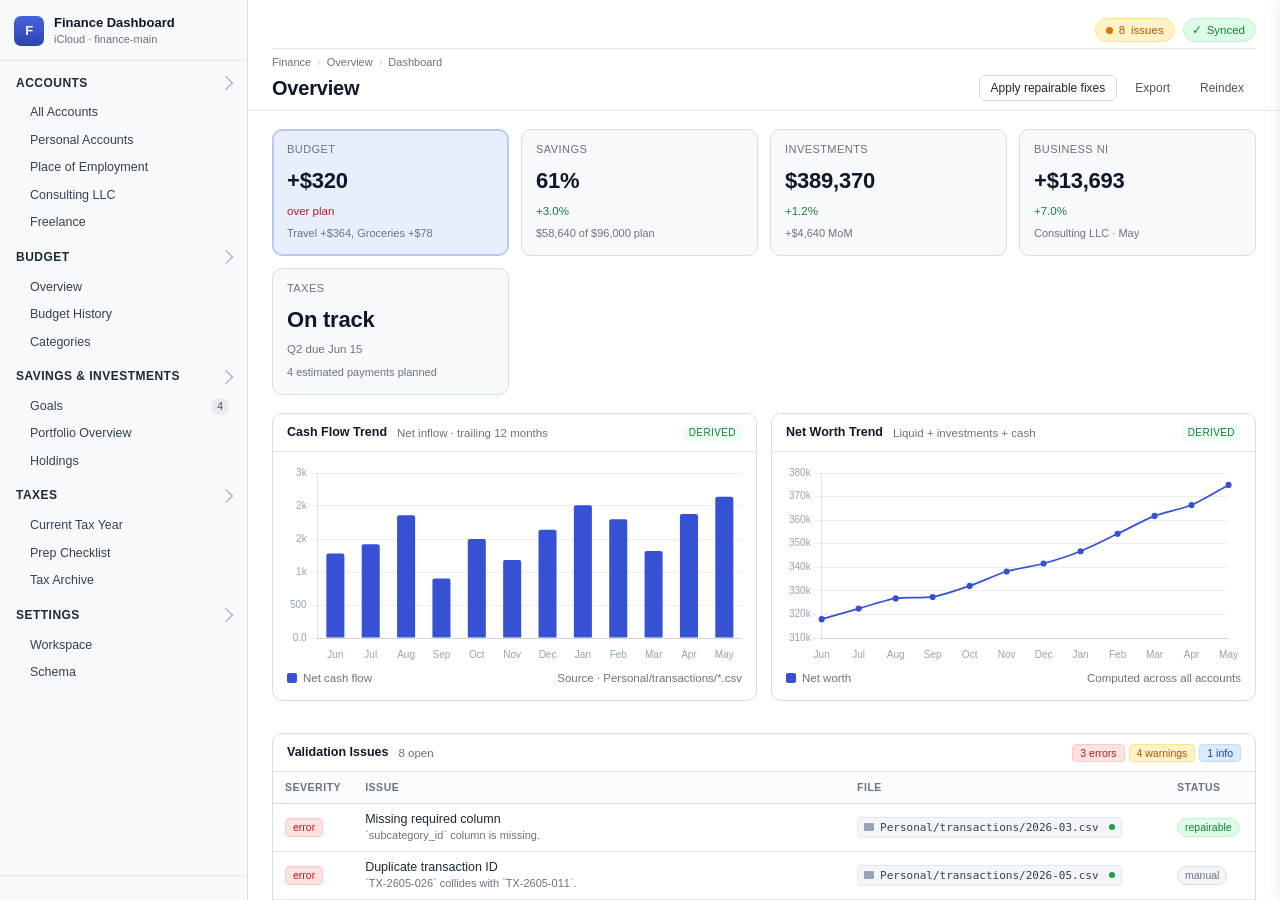
==== commit 5782be67: "refactor: align prototype and design documentation with r5 object model, including UI updates and ne" ====
--- a/prototype/index.html
+++ b/prototype/index.html
@@ -9,11 +9,11 @@
 <body>
   <div class="app">
     <aside class="sidebar" id="sidebar">
-      <header class="sidebar-head">
+      <header class="sidebar-head" id="sidebar-head" title="Go to dashboard">
         <div class="workspace-id">
           <div class="ws-icon">F</div>
           <div>
-            <div class="ws-name">Finance</div>
+            <div class="ws-name">Finance Dashboard</div>
             <div class="ws-meta">iCloud · finance-main</div>
           </div>
         </div>
@@ -25,6 +25,9 @@
     <main class="center" id="center">
       <header class="center-head">
         <div id="toolbar" class="toolbar">
+          <span class="status-chip status-warn" id="issue-status">
+            <span class="dot dot-warn"></span> <span id="issue-count">8</span> issues
+          </span>
           <div class="sync-pill" id="sync-pill" data-state="synced">
             <span class="sync-pill-icon"></span>
             <span class="sync-pill-label">Synced</span>
@@ -33,18 +36,9 @@
         <div class="breadcrumb" id="breadcrumb"></div>
         <div class="title-row">
           <h1 id="page-title">Overview</h1>
-          <div class="status-cluster">
-            <span class="status-chip status-warn" id="issue-status">
-              <span class="dot dot-warn"></span> <span id="issue-count">8</span> issues
-            </span>
-          </div>
-        </div>
-        <div class="actions-row">
           <div class="local-actions" id="local-actions"></div>
         </div>
       </header>
-
-      <div class="filter-bar" id="filter-bar"></div>
 
       <div class="content" id="content"></div>
     </main>
@@ -65,6 +59,7 @@
     </div>
   </aside>
 
+  <script src="vendor/chart.umd.js"></script>
   <script src="data.js"></script>
   <script src="store.js"></script>
   <script src="app.js"></script>
--- a/prototype/styles.css
+++ b/prototype/styles.css
@@ -102,7 +102,11 @@
 .sidebar-head {
   padding: 14px 14px 12px;
   border-bottom: 1px solid var(--border-soft);
-}
+  cursor: pointer;
+  transition: background 0.12s ease;
+}
+.sidebar-head:hover { background: var(--surface-2, rgba(148,163,184,0.08)); }
+.sidebar-head.active { background: var(--surface-2, rgba(54,81,211,0.08)); }
 
 .workspace-id {
   display: flex;
@@ -246,6 +250,8 @@
   letter-spacing: -0.01em;
   flex: 0 1 auto;
 }
+/* Local actions sit on the title row, right-aligned (Round 5) */
+.title-row .local-actions { margin-left: auto; }
 
 .status-cluster {
   margin-left: auto;
@@ -647,6 +653,14 @@
 .chart-wrap.tall { height: 230px; }
 .chart-wrap.short { height: 140px; }
 .chart-wrap svg { width: 100%; height: 100%; display: block; }
+
+/* Chart.js canvas host — fills its parent; canvas is sized by Chart.js */
+.chart-canvas {
+  position: relative;
+  width: 100%;
+}
+.chart-canvas canvas { display: block; }
+.chart-wrap .chart-canvas { height: 100%; }
 
 .chart-axis-label {
   font-size: 10px;
@@ -1137,6 +1151,7 @@
   display: flex;
   align-items: center;
   justify-content: flex-end;
+  gap: 8px;
   padding: 4px 0 6px;
   border-bottom: 1px solid var(--border-soft);
   margin-bottom: 6px;
@@ -1522,6 +1537,16 @@
 }
 .btn.btn-danger:hover { background: #991b1b; border-color: #991b1b; }
 
+/* Inspector edit/delete actions, pinned at the bottom of the panel */
+.insp-actions {
+  display: flex;
+  gap: 8px;
+  margin-top: 18px;
+  padding-top: 14px;
+  border-top: 1px solid var(--border-soft);
+}
+.insp-actions .btn { flex: 1; justify-content: center; }
+
 /* ----- Modal ----- */
 .modal-overlay {
   position: fixed;
